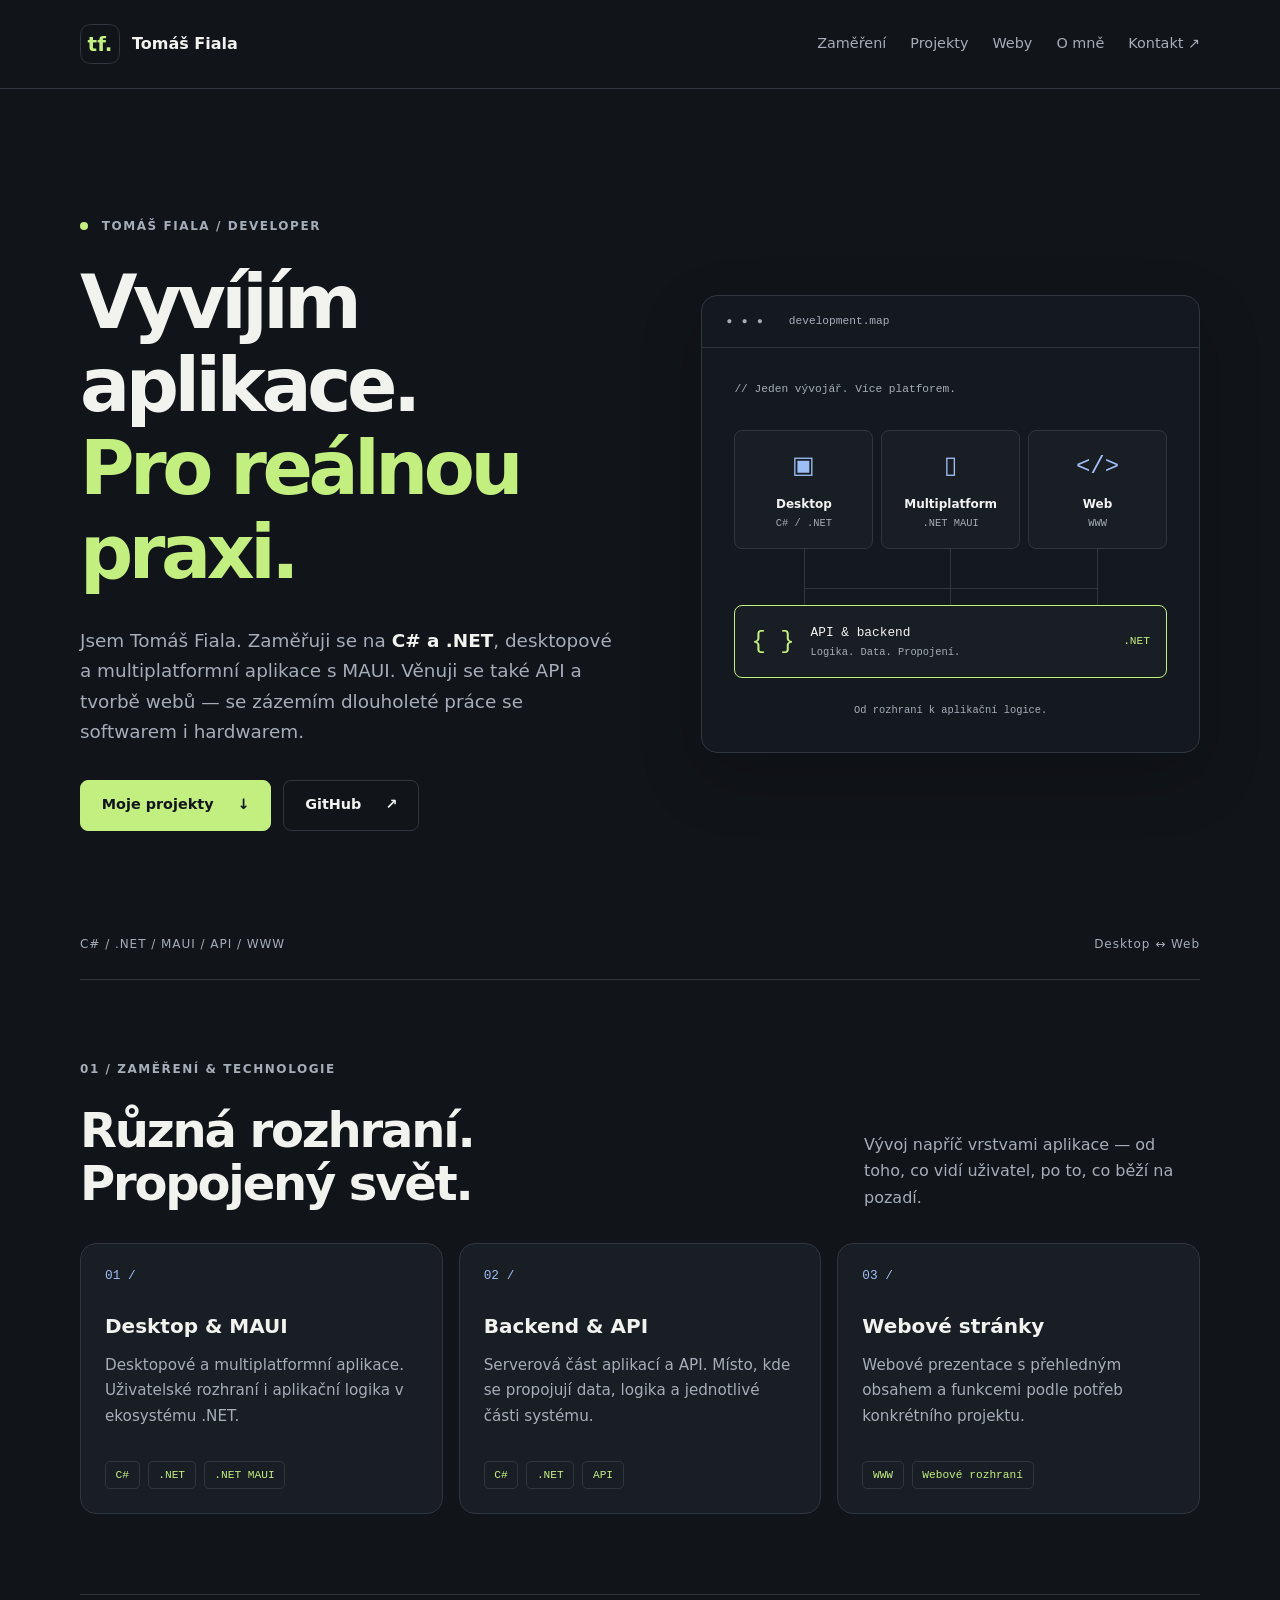
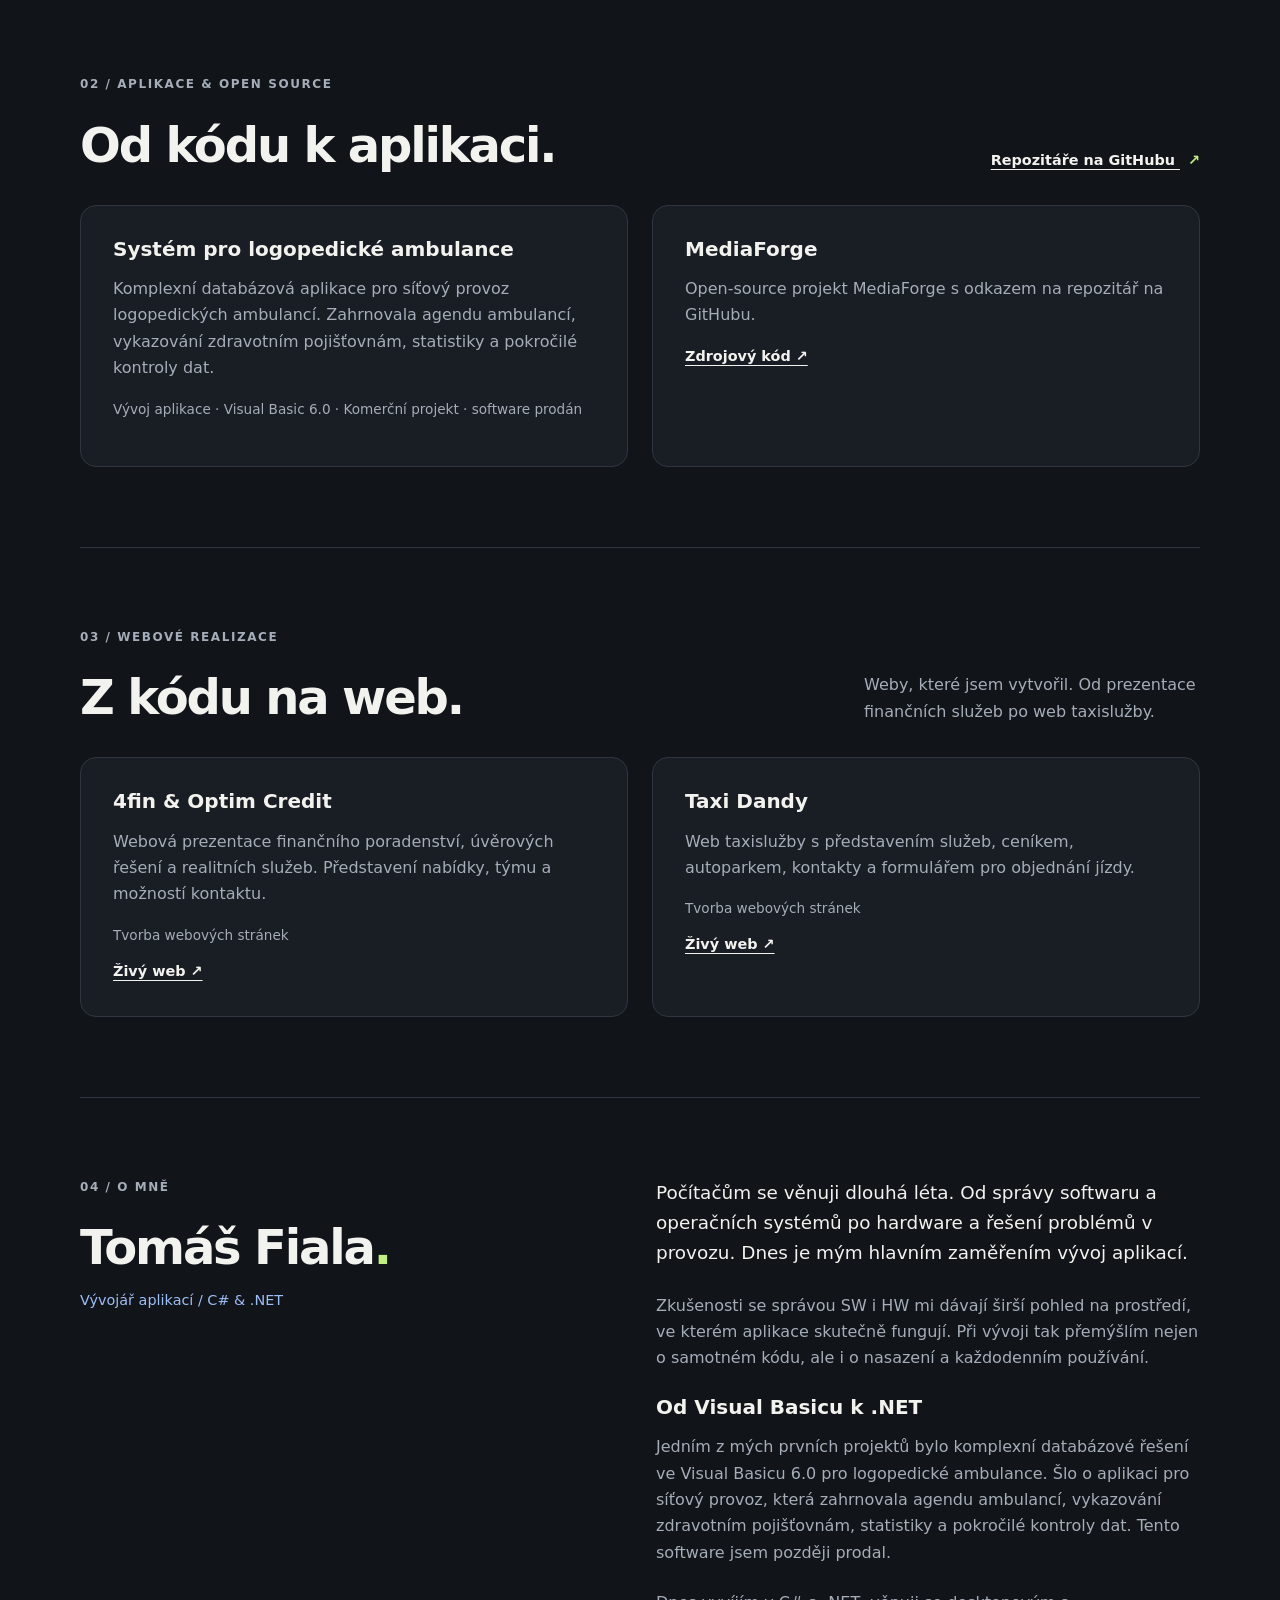
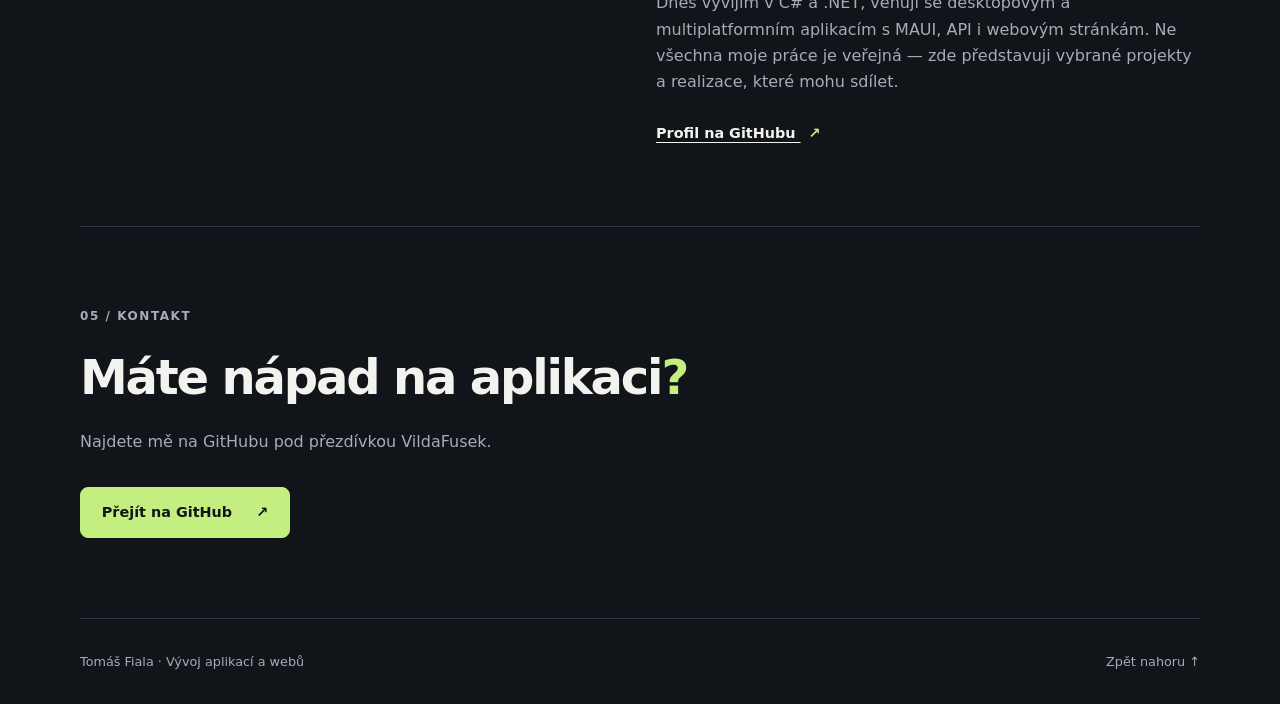
==== index.html @ d5d5502c "Add files via upload" ====
<!doctype html>
<html lang="cs">
  <head>
    <meta charset="utf-8">
    <meta name="viewport" content="width=device-width, initial-scale=1">
    <meta name="color-scheme" content="dark">
    <meta name="theme-color" content="#111419">
    <title>Tomáš Fiala — vývoj aplikací v C# a .NET</title>
    <meta name="description" content="Tomáš Fiala — vývoj desktopových a multiplatformních aplikací v C# a .NET, MAUI, API a weby. Dlouholeté zkušenosti se softwarem a hardwarem.">
    <link rel="canonical" href="https://tomasfiala.github.io/">
    <meta property="og:type" content="website">
    <meta property="og:locale" content="cs_CZ">
    <meta property="og:title" content="Tomáš Fiala — vývoj aplikací v C# a .NET">
    <meta property="og:description" content="Od desktopové aplikace po webové rozhraní. C# / .NET, MAUI, API a webový vývoj.">
    <meta property="og:url" content="https://tomasfiala.github.io/">
    <link rel="icon" href="./assets/images/favicon.svg" type="image/svg+xml">
    <link rel="stylesheet" href="./assets/css/styles.css">
    <script type="module" src="./assets/js/main.js"></script>
  </head>
  <body>
    <a class="skip-link" href="#obsah">Přejít k obsahu</a>
    <header class="site-header">
      <div class="container header-inner">
        <a class="brand" href="./" aria-label="Tomáš Fiala — úvod"><span class="brand-mark" aria-hidden="true">tf.</span> Tomáš Fiala</a>
        <nav aria-label="Hlavní navigace">
          <a href="#zamereni">Zaměření</a>
          <a href="#projekty">Projekty</a>
          <a href="#weby">Weby</a>
          <a href="#o-mne">O mně</a>
          <a href="#kontakt">Kontakt <span aria-hidden="true">↗</span></a>
        </nav>
      </div>
    </header>

    <main id="obsah">
      <section class="hero container" aria-labelledby="hero-title">
        <div class="hero-layout">
          <div>
            <p class="eyebrow"><span class="status-dot" aria-hidden="true"></span> Tomáš Fiala / Developer</p>
            <h1 id="hero-title">Vyvíjím aplikace.<br><span>Pro reálnou<br>praxi.</span></h1>
            <p class="hero-description">Jsem Tomáš Fiala. Zaměřuji se na <strong>C# a .NET</strong>, desktopové a multiplatformní aplikace s MAUI. Věnuji se také API a tvorbě webů — se zázemím dlouholeté práce se softwarem i hardwarem.</p>
            <div class="actions">
              <a class="button button-primary" href="#projekty">Moje projekty <span aria-hidden="true">↓</span></a>
              <a class="button button-secondary" href="https://github.com/VildaFusek">GitHub <span aria-hidden="true">↗</span></a>
            </div>
          </div>
          <aside class="dev-panel" aria-label="Přehled vývojářského zaměření">
            <div class="panel-top"><span class="panel-dots" aria-hidden="true">● ● ●</span><span>development.map</span></div>
            <div class="panel-body">
              <p class="code-comment">// Jeden vývojář. Více platforem.</p>
              <div class="platform-row">
                <div class="platform-node"><span aria-hidden="true">▣</span><strong>Desktop</strong><small>C# / .NET</small></div>
                <div class="platform-node"><span aria-hidden="true">▯</span><strong>Multiplatform</strong><small>.NET MAUI</small></div>
                <div class="platform-node"><span aria-hidden="true">&lt;/&gt;</span><strong>Web</strong><small>WWW</small></div>
              </div>
              <div class="connection-lines" aria-hidden="true"><span></span><span></span><span></span></div>
              <div class="api-node"><span class="accent" aria-hidden="true">{ }</span><div><strong>API &amp; backend</strong><small>Logika. Data. Propojení.</small></div><span class="node-label">.NET</span></div>
              <p class="panel-note">Od rozhraní k aplikační logice.</p>
            </div>
          </aside>
        </div>
        <div class="hero-bottom"><span>C# / .NET / MAUI / API / WWW</span><span>Desktop ↔ Web</span></div>
      </section>

      <section class="section container" id="zamereni" aria-labelledby="focus-title">
        <div class="section-heading">
          <div><p class="eyebrow">01 / Zaměření &amp; technologie</p><h2 id="focus-title">Různá rozhraní.<br>Propojený svět.</h2></div>
          <p class="section-description">Vývoj napříč vrstvami aplikace — od toho, co vidí uživatel, po to, co běží na pozadí.</p>
        </div>
        <div class="focus-grid">
          <article class="focus-card"><span class="focus-number" aria-hidden="true">01 /</span><h3>Desktop &amp; MAUI</h3><p>Desktopové a multiplatformní aplikace. Uživatelské rozhraní i aplikační logika v ekosystému .NET.</p><ul class="tech-tags" aria-label="Technologie"><li>C#</li><li>.NET</li><li>.NET MAUI</li></ul></article>
          <article class="focus-card"><span class="focus-number" aria-hidden="true">02 /</span><h3>Backend &amp; API</h3><p>Serverová část aplikací a API. Místo, kde se propojují data, logika a jednotlivé části systému.</p><ul class="tech-tags" aria-label="Technologie"><li>C#</li><li>.NET</li><li>API</li></ul></article>
          <article class="focus-card"><span class="focus-number" aria-hidden="true">03 /</span><h3>Webové stránky</h3><p>Webové prezentace s přehledným obsahem a funkcemi podle potřeb konkrétního projektu.</p><ul class="tech-tags" aria-label="Oblasti"><li>WWW</li><li>Webové rozhraní</li></ul></article>
        </div>
      </section>

      <section class="section container" id="projekty" aria-labelledby="projects-title">
        <div class="section-heading">
          <div><p class="eyebrow">02 / Aplikace &amp; open source</p><h2 id="projects-title">Od kódu k aplikaci.</h2></div>
          <a class="text-link" href="https://github.com/VildaFusek?tab=repositories">Repozitáře na GitHubu <span aria-hidden="true">↗</span></a>
        </div>
        <div class="project-grid" id="software-projects">
          <div class="empty-state"><span class="empty-symbol" aria-hidden="true">&lt;/&gt;</span><h3>Aplikace a zdrojový kód</h3><p>Podrobný přehled projektů se načítá pomocí JavaScriptu. O vývoji systému pro logopedické ambulance si můžete přečíst také <a href="#o-mne">v sekci O mně</a>.</p></div>
        </div>
      </section>

      <section class="section container" id="weby" aria-labelledby="websites-title">
        <div class="section-heading">
          <div><p class="eyebrow">03 / Webové realizace</p><h2 id="websites-title">Z kódu na web.</h2></div>
          <p class="section-description">Weby, které jsem vytvořil. Od prezentace finančních služeb po web taxislužby.</p>
        </div>
        <div class="project-grid" id="website-projects">
          <div class="empty-state"><span class="empty-symbol" aria-hidden="true">www.</span><h3>Moje webové realizace</h3><p>Podrobnosti realizací se načítají pomocí JavaScriptu. Pokud se nezobrazí, zkuste stránku načíst znovu.</p></div>
        </div>
      </section>

      <section class="section container about" id="o-mne" aria-labelledby="about-title">
        <div><p class="eyebrow">04 / O mně</p><h2 id="about-title">Tomáš Fiala<span class="accent">.</span></h2><p class="about-role">Vývojář aplikací / C# &amp; .NET</p></div>
        <div class="about-copy">
          <p>Počítačům se věnuji dlouhá léta. Od správy softwaru a operačních systémů po hardware a řešení problémů v provozu. Dnes je mým hlavním zaměřením vývoj aplikací.</p>
          <p>Zkušenosti se správou SW i HW mi dávají širší pohled na prostředí, ve kterém aplikace skutečně fungují. Při vývoji tak přemýšlím nejen o samotném kódu, ale i o nasazení a každodenním používání.</p>
          <h3>Od Visual Basicu k .NET</h3>
          <p>Jedním z mých prvních projektů bylo komplexní databázové řešení ve Visual Basicu 6.0 pro logopedické ambulance. Šlo o aplikaci pro síťový provoz, která zahrnovala agendu ambulancí, vykazování zdravotním pojišťovnám, statistiky a pokročilé kontroly dat. Tento software jsem později prodal.</p>
          <p>Dnes vyvíjím v C# a .NET, věnuji se desktopovým a multiplatformním aplikacím s MAUI, API i webovým stránkám. Ne všechna moje práce je veřejná — zde představuji vybrané projekty a realizace, které mohu sdílet.</p>
          <a class="text-link" href="https://github.com/VildaFusek">Profil na GitHubu <span aria-hidden="true">↗</span></a>
        </div>
      </section>

      <section class="section container contact" id="kontakt" aria-labelledby="contact-title">
        <p class="eyebrow">05 / Kontakt</p>
        <h2 id="contact-title">Máte nápad na aplikaci<span class="accent">?</span></h2>
        <p>Najdete mě na GitHubu pod přezdívkou VildaFusek.</p>
        <a class="button button-primary" href="https://github.com/VildaFusek">Přejít na GitHub <span aria-hidden="true">↗</span></a>
      </section>
    </main>

    <footer class="site-footer container"><span>Tomáš Fiala · Vývoj aplikací a webů</span><a href="#obsah">Zpět nahoru <span aria-hidden="true">↑</span></a></footer>
  </body>
</html>
---- assets/css/styles.css ----
:root {
  color-scheme: dark;
  --bg: #111419;
  --surface: #191d24;
  --text: #f2f3ef;
  --muted: #a5adb8;
  --accent: #c2ef80;
  --secondary: #9dbef5;
  --panel: #141920;
  --mono: "Cascadia Code", Consolas, monospace;
  --border: #303640;
  --font: system-ui, -apple-system, BlinkMacSystemFont, "Segoe UI", sans-serif;
  --space-1: .5rem;
  --space-2: 1rem;
  --space-3: 1.5rem;
  --space-4: 2rem;
  --space-5: 3rem;
  --space-6: 5rem;
  --radius: 1rem;
}

* { box-sizing: border-box; }
html { scroll-behavior: smooth; scroll-padding-top: 2rem; }
body { margin: 0; background: var(--bg); color: var(--text); font-family: var(--font); line-height: 1.65; }
a { color: inherit; text-underline-offset: .25em; }
a:hover { color: var(--accent); }
a:focus-visible { outline: 3px solid var(--accent); outline-offset: 6px; border-radius: 3px; }
::selection { background: var(--accent); color: var(--bg); }
.container { width: min(1120px, calc(100% - 2.5rem)); margin-inline: auto; }
.skip-link { position: absolute; top: -6rem; left: 1rem; z-index: 10; padding: var(--space-2); background: var(--accent); color: var(--bg); }
.skip-link:focus { top: 1rem; color: var(--bg); }
.site-header { border-bottom: 1px solid var(--border); }
.header-inner { display: flex; flex-wrap: wrap; align-items: center; justify-content: space-between; gap: var(--space-2); padding-block: var(--space-3); }
.brand { display: inline-flex; align-items: center; gap: .75rem; font-weight: 650; text-decoration: none; }
.brand-mark { display: grid; place-items: center; width: 2.5rem; height: 2.5rem; border: 1px solid var(--border); border-radius: .65rem; color: var(--accent); font-size: 1.25rem; }
nav { display: flex; flex-wrap: wrap; gap: var(--space-3); }
nav a { padding-block: .3rem; color: var(--muted); font-size: .9rem; text-decoration: none; }
.hero { padding-top: clamp(4rem, 10vw, 8rem); }
.hero-layout { display: grid; align-items: center; gap: var(--space-5); }
.eyebrow { margin: 0 0 var(--space-3); color: var(--muted); font-size: .75rem; font-weight: 650; letter-spacing: .13em; text-transform: uppercase; }
.status-dot { display: inline-block; width: .5rem; height: .5rem; margin-right: .5rem; border-radius: 50%; background: var(--accent); }
h1, h2, h3, p { overflow-wrap: break-word; }
h1, h2, h3 { line-height: 1.12; }
h1 { margin: 0; font-size: clamp(2.6rem, 6vw, 4.65rem); font-weight: 650; letter-spacing: -.06em; }
h1 span, .accent { color: var(--accent); }
h1 .hero-line { color: var(--text); }
h2 { margin: 0; font-size: clamp(2rem, 4vw, 3rem); font-weight: 600; letter-spacing: -.045em; }
h3 { margin: 0 0 var(--space-2); font-size: 1.25rem; font-weight: 600; }
.hero-description { max-width: 34rem; margin-block: var(--space-4); color: var(--muted); font-size: 1.15rem; }
.hero-description strong { color: var(--text); font-weight: 600; }
.dev-panel { min-width: 0; overflow: hidden; border: 1px solid var(--border); border-radius: var(--radius); background: var(--panel); box-shadow: 0 24px 64px #0003; font-family: var(--mono); }
.panel-top { display: flex; align-items: center; gap: var(--space-3); padding: var(--space-2) var(--space-3); border-bottom: 1px solid var(--border); color: var(--muted); font-size: .7rem; }
.panel-dots { color: var(--muted); font-size: .6rem; letter-spacing: .2em; }
.panel-body { padding: clamp(1rem, 3vw, 2rem); background-image: radial-gradient(var(--border) .6px, transparent .6px); background-size: 16px 16px; }
.code-comment { margin: 0 0 var(--space-4); color: var(--muted); font-size: .7rem; }
.platform-row { display: grid; grid-template-columns: repeat(3, minmax(0, 1fr)); gap: var(--space-1); }
.platform-node { display: flex; flex-direction: column; align-items: center; padding: var(--space-2) .25rem; border: 1px solid var(--border); border-radius: .5rem; background: var(--surface); text-align: center; }
.platform-node > span { color: var(--secondary); font-size: 1.5rem; }
.platform-node strong { margin-top: var(--space-1); font-family: var(--font); font-size: .75rem; font-weight: 600; }
.platform-node small { color: var(--muted); font-size: .65rem; }
.connection-lines { display: grid; grid-template-columns: repeat(3, 1fr); height: 2.5rem; margin-inline: 16%; border-bottom: 1px solid var(--border); }
.connection-lines span { width: 1px; background: var(--border); }
.connection-lines span:nth-child(2) { justify-self: center; height: 3.5rem; }
.connection-lines span:last-child { justify-self: end; }
.api-node { display: flex; align-items: center; gap: var(--space-2); margin-top: 1rem; padding: var(--space-2); border: 1px solid var(--accent); border-radius: .5rem; background: var(--surface); }
.api-node > span:first-child { font-size: 1.5rem; }
.api-node strong { display: block; font-size: .8rem; font-weight: 500; }
.api-node small { display: block; color: var(--muted); font-size: .65rem; }
.node-label { margin-left: auto; color: var(--accent); font-size: .7rem; }
.panel-note { margin: var(--space-3) 0 0; color: var(--muted); font-size: .65rem; text-align: center; }
.focus-grid { display: grid; gap: var(--space-2); }
.focus-card { display: flex; flex-direction: column; padding: var(--space-3); border: 1px solid var(--border); border-radius: var(--radius); background: var(--surface); }
.focus-number { margin-bottom: var(--space-4); color: var(--secondary); font: .8rem var(--mono); }
.focus-card p { margin: 0 0 var(--space-4); color: var(--muted); font-size: .95rem; }
.tech-tags { display: flex; flex-wrap: wrap; gap: var(--space-1); margin: auto 0 0; padding: 0; list-style: none; }
.tech-tags li { padding: .25rem .6rem; border: 1px solid var(--border); border-radius: .3rem; color: var(--accent); font: .7rem/1.65 var(--mono); }
.about-role { color: var(--secondary); font-size: .9rem; }
.actions { display: flex; flex-wrap: wrap; gap: .75rem; }
.button { display: inline-flex; align-items: center; justify-content: center; gap: var(--space-3); min-height: 3rem; padding: .8rem 1.3rem; border: 1px solid var(--border); border-radius: .5rem; font-size: .9rem; font-weight: 650; text-decoration: none; }
.button-primary { background: var(--accent); border-color: var(--accent); color: var(--bg); }
.button-primary:hover { background: #d4f6a4; color: var(--bg); }
.button-secondary:hover { border-color: var(--accent); }
.hero-bottom { display: flex; justify-content: space-between; gap: var(--space-2); margin-top: var(--space-6); padding-block: var(--space-3); border-bottom: 1px solid var(--border); color: var(--muted); font-size: .75rem; letter-spacing: .08em; }
.section { padding-block: var(--space-6); border-bottom: 1px solid var(--border); }
.section-heading { display: flex; flex-direction: column; gap: var(--space-3); margin-bottom: var(--space-4); }
.text-link { font-size: .9rem; font-weight: 600; }
.text-link span { display: inline-block; margin-left: .5rem; color: var(--accent); }
.section-description { max-width: 21rem; margin: 0; color: var(--muted); }
.project-grid { display: grid; gap: var(--space-3); }
.empty-state { grid-column: 1 / -1; padding: clamp(1.5rem, 4vw, 3rem); border: 1px dashed var(--border); border-radius: var(--radius); background: var(--surface); }
.empty-symbol { display: block; margin-bottom: var(--space-3); color: var(--accent); font-family: monospace; font-size: 1.5rem; }
.empty-state p { max-width: 37rem; margin: 0; color: var(--muted); }
.project-card { padding: var(--space-4); border: 1px solid var(--border); border-radius: var(--radius); background: var(--surface); }
.project-card p { color: var(--muted); }
.project-meta { font-size: .85rem; }
.project-links { display: flex; flex-wrap: wrap; gap: var(--space-3); }
.about { display: grid; gap: var(--space-4); }
.about-copy p { margin: 0 0 var(--space-3); color: var(--muted); }
.about-copy p:first-child { color: var(--text); font-size: 1.15rem; }
.contact p:not(.eyebrow) { margin-block: var(--space-3) var(--space-4); color: var(--muted); }
.site-footer { display: flex; flex-wrap: wrap; justify-content: space-between; gap: var(--space-2); padding-block: var(--space-4); color: var(--muted); font-size: .8rem; }
.site-footer a { text-decoration: none; }
.error-page { min-height: 75vh; display: flex; flex-direction: column; align-items: flex-start; justify-content: center; padding-block: var(--space-6); }
.error-page h1 { font-size: clamp(3rem, 8vw, 5rem); }
.error-page p:not(.eyebrow) { color: var(--muted); margin-bottom: var(--space-4); }

@media (min-width: 700px) {
  .section-heading { flex-direction: row; align-items: flex-end; justify-content: space-between; }
  .project-grid { grid-template-columns: repeat(2, minmax(0, 1fr)); }
  .about { grid-template-columns: 1fr 1fr; }
  .focus-grid { grid-template-columns: repeat(3, minmax(0, 1fr)); }
}
@media (min-width: 960px) {
  .hero-layout { grid-template-columns: 1.15fr 1fr; gap: var(--space-5); }
}
@media (max-width: 420px) {
  nav { width: 100%; justify-content: space-between; gap: var(--space-1); }
}
@media (prefers-reduced-motion: reduce) {
  html { scroll-behavior: auto; }
}
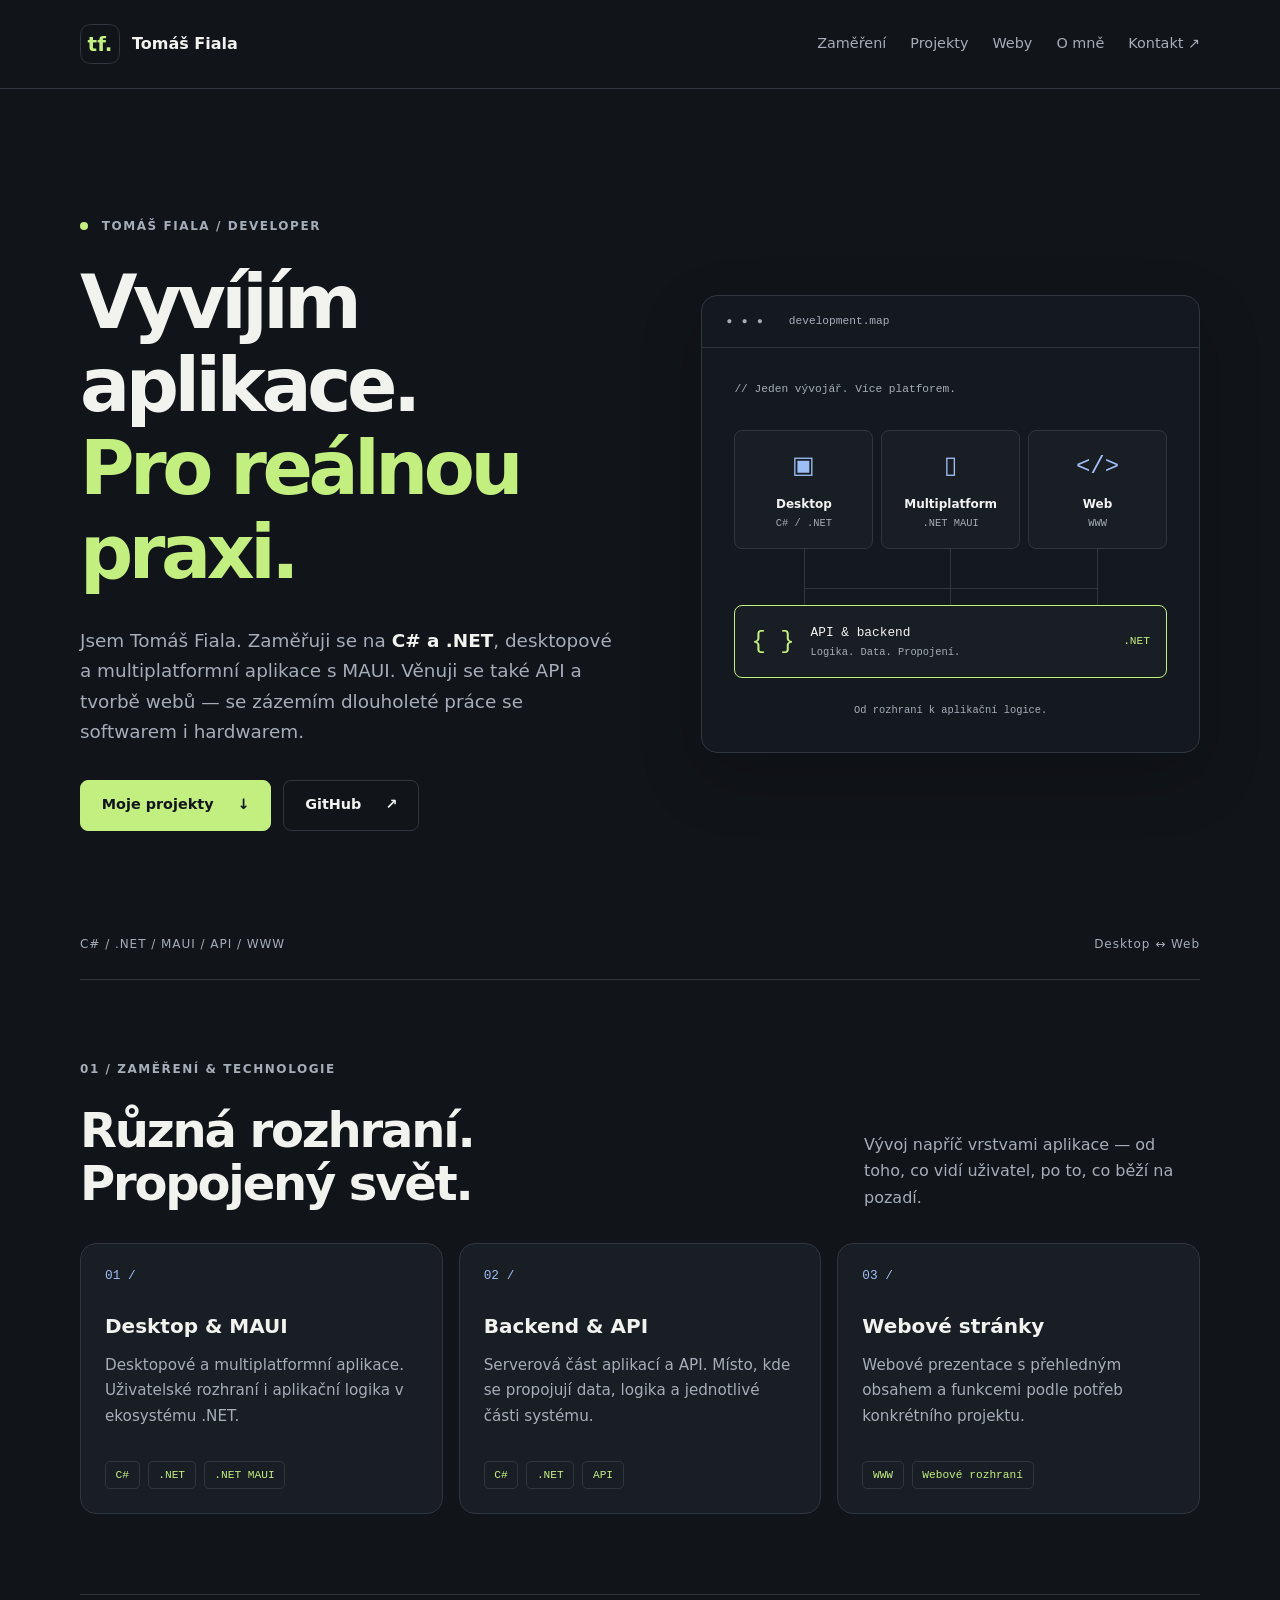
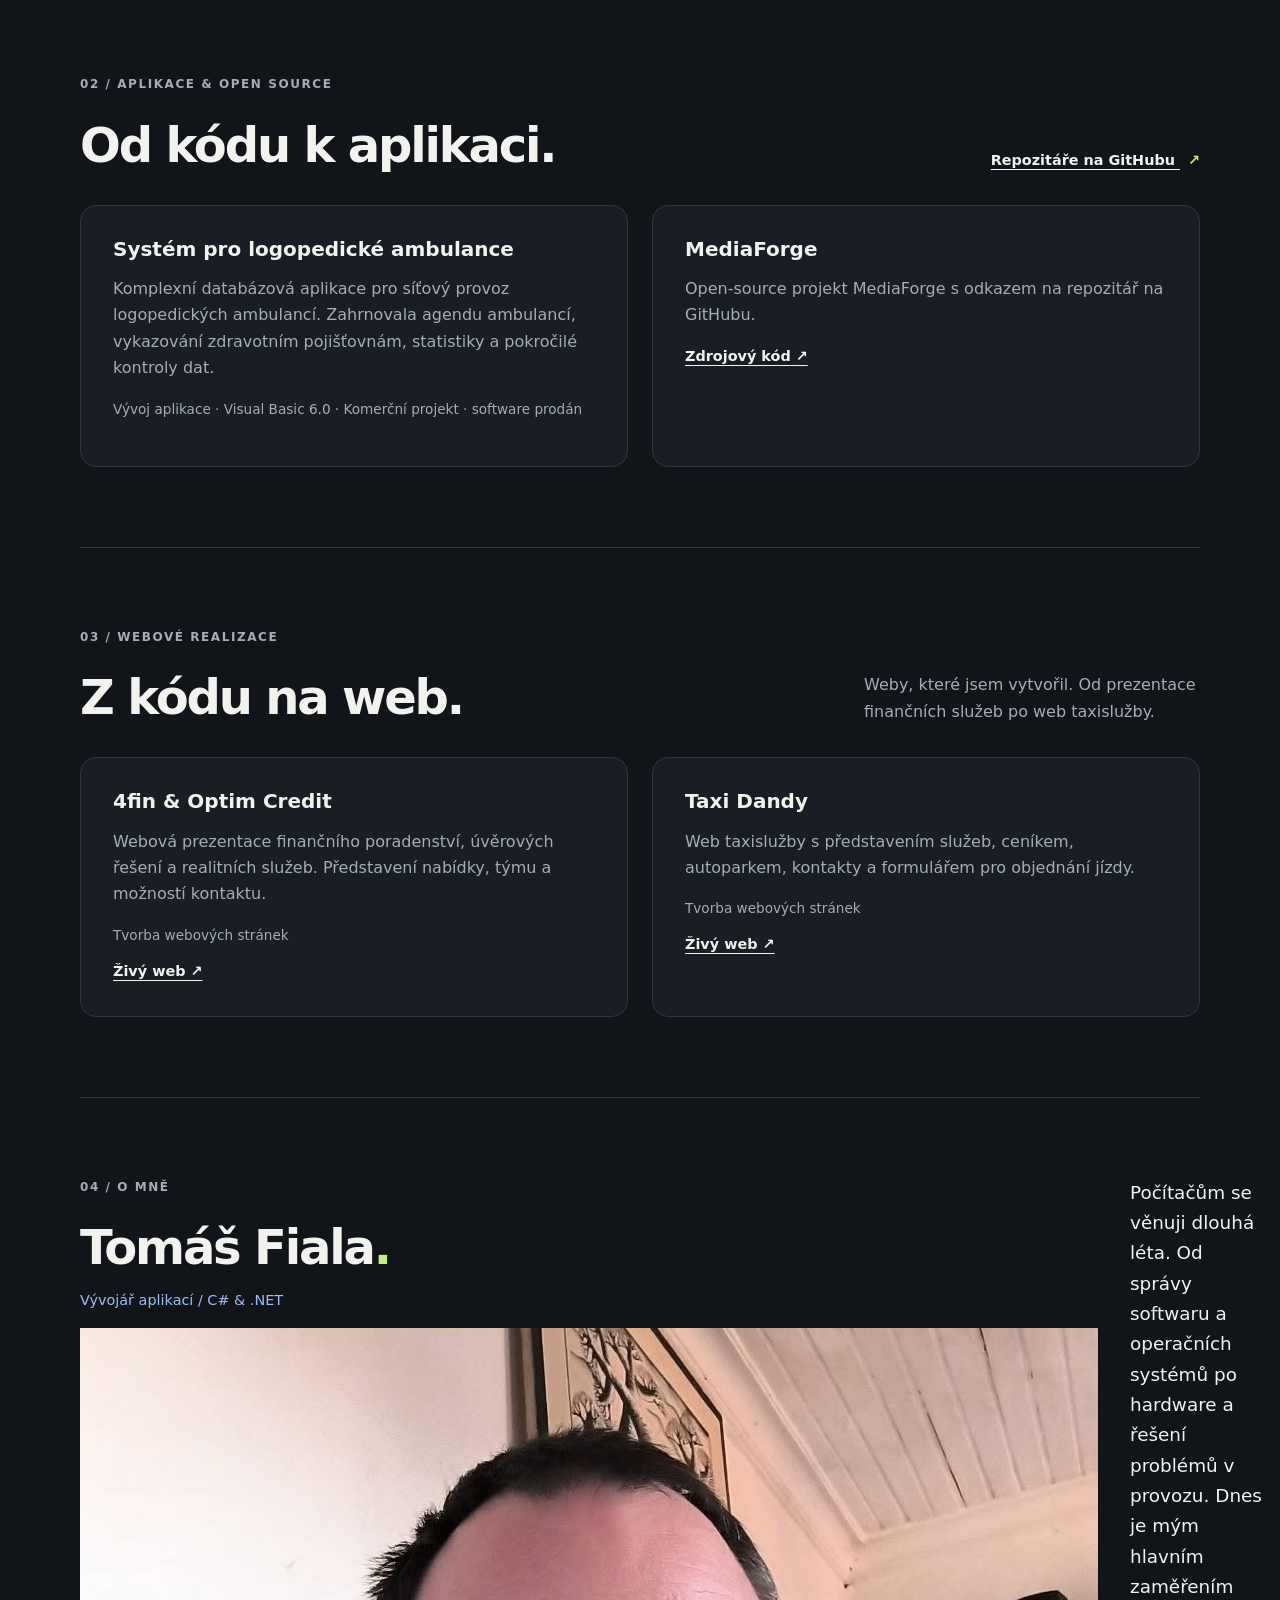
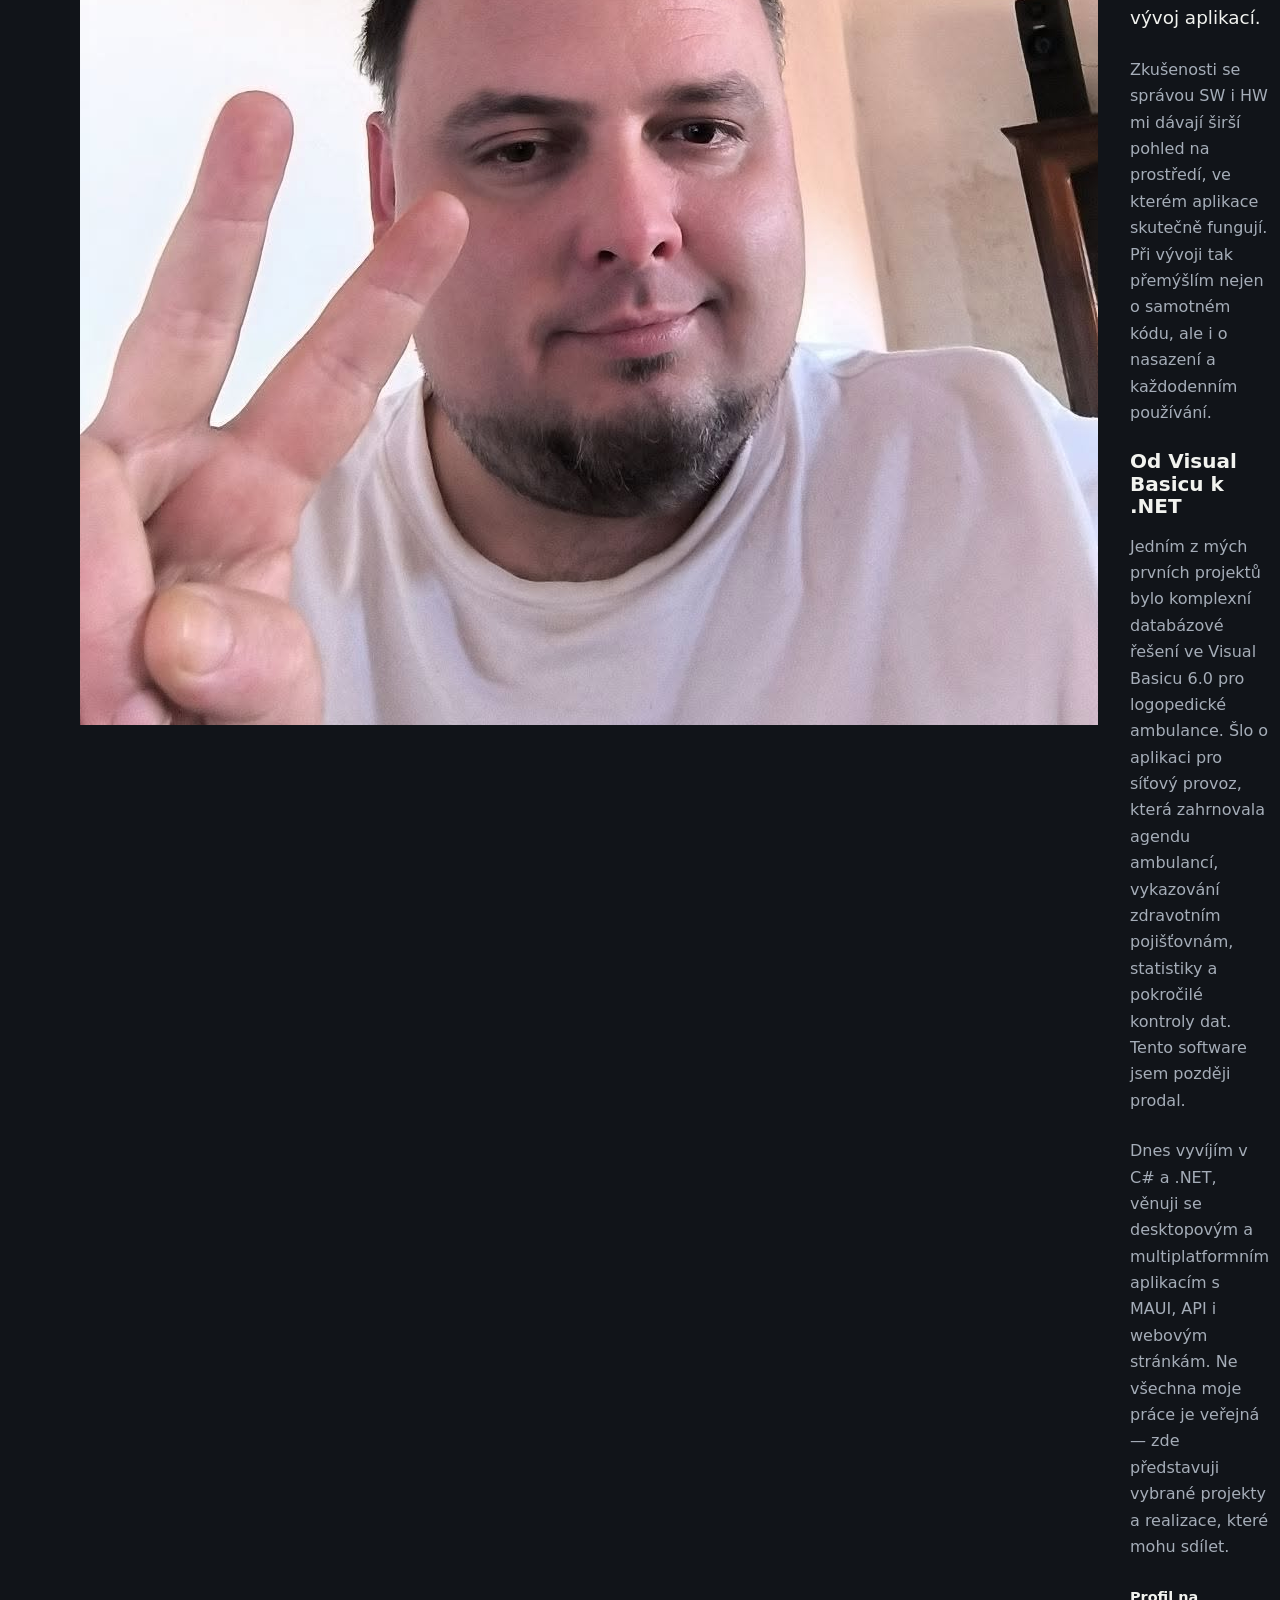
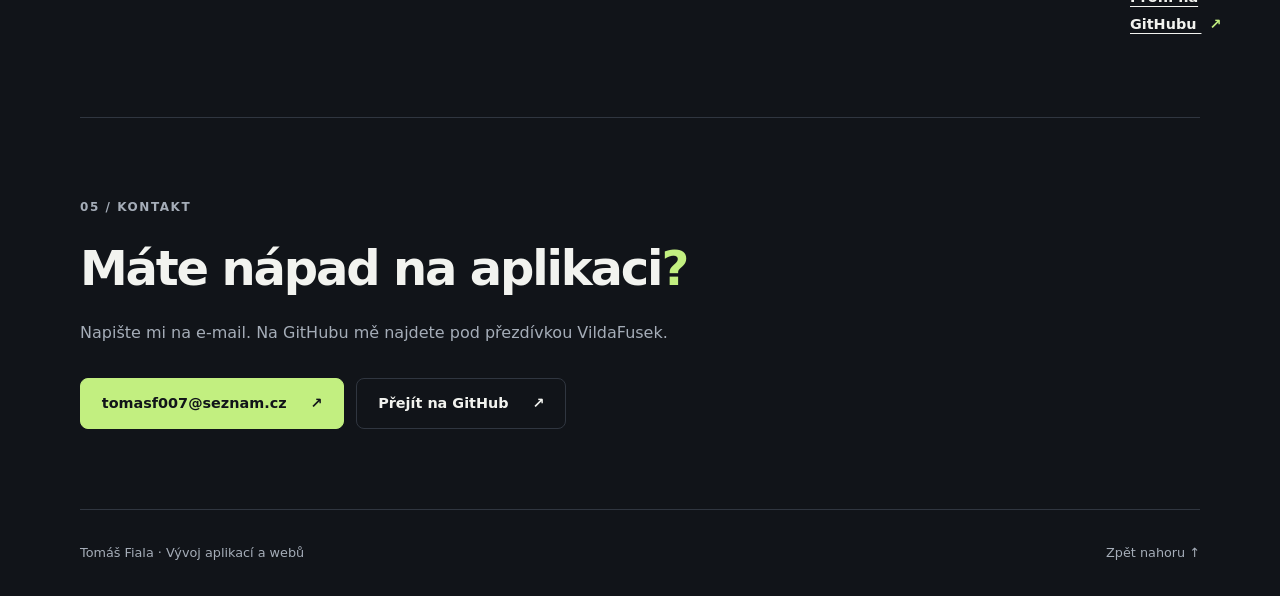
==== commit 9bee3c5e: "Revise contact information and add email link Updated contact section to include email and GitHub li" ====
--- a/index.html
+++ b/index.html
@@ -95,7 +95,12 @@
       </section>
 
       <section class="section container about" id="o-mne" aria-labelledby="about-title">
-        <div><p class="eyebrow">04 / O mně</p><h2 id="about-title">Tomáš Fiala<span class="accent">.</span></h2><p class="about-role">Vývojář aplikací / C# &amp; .NET</p></div>
+        <div>
+          <p class="eyebrow">04 / O mně</p>
+          <h2 id="about-title">Tomáš Fiala<span class="accent">.</span></h2>
+          <p class="about-role">Vývojář aplikací / C# &amp; .NET</p>
+          <img class="about-photo" src="./assets/images/TF.png" alt="Tomáš Fiala" width="1018" height="997" loading="lazy" decoding="async">
+        </div>
         <div class="about-copy">
           <p>Počítačům se věnuji dlouhá léta. Od správy softwaru a operačních systémů po hardware a řešení problémů v provozu. Dnes je mým hlavním zaměřením vývoj aplikací.</p>
           <p>Zkušenosti se správou SW i HW mi dávají širší pohled na prostředí, ve kterém aplikace skutečně fungují. Při vývoji tak přemýšlím nejen o samotném kódu, ale i o nasazení a každodenním používání.</p>
@@ -109,8 +114,11 @@
       <section class="section container contact" id="kontakt" aria-labelledby="contact-title">
         <p class="eyebrow">05 / Kontakt</p>
         <h2 id="contact-title">Máte nápad na aplikaci<span class="accent">?</span></h2>
-        <p>Najdete mě na GitHubu pod přezdívkou VildaFusek.</p>
-        <a class="button button-primary" href="https://github.com/VildaFusek">Přejít na GitHub <span aria-hidden="true">↗</span></a>
+        <p>Napište mi na e-mail. Na GitHubu mě najdete pod přezdívkou VildaFusek.</p>
+        <div class="actions">
+          <a class="button button-primary" href="mailto:tomasf007@seznam.cz">tomasf007@seznam.cz <span aria-hidden="true">↗</span></a>
+          <a class="button button-secondary" href="https://github.com/VildaFusek">Přejít na GitHub <span aria-hidden="true">↗</span></a>
+        </div>
       </section>
     </main>
 
